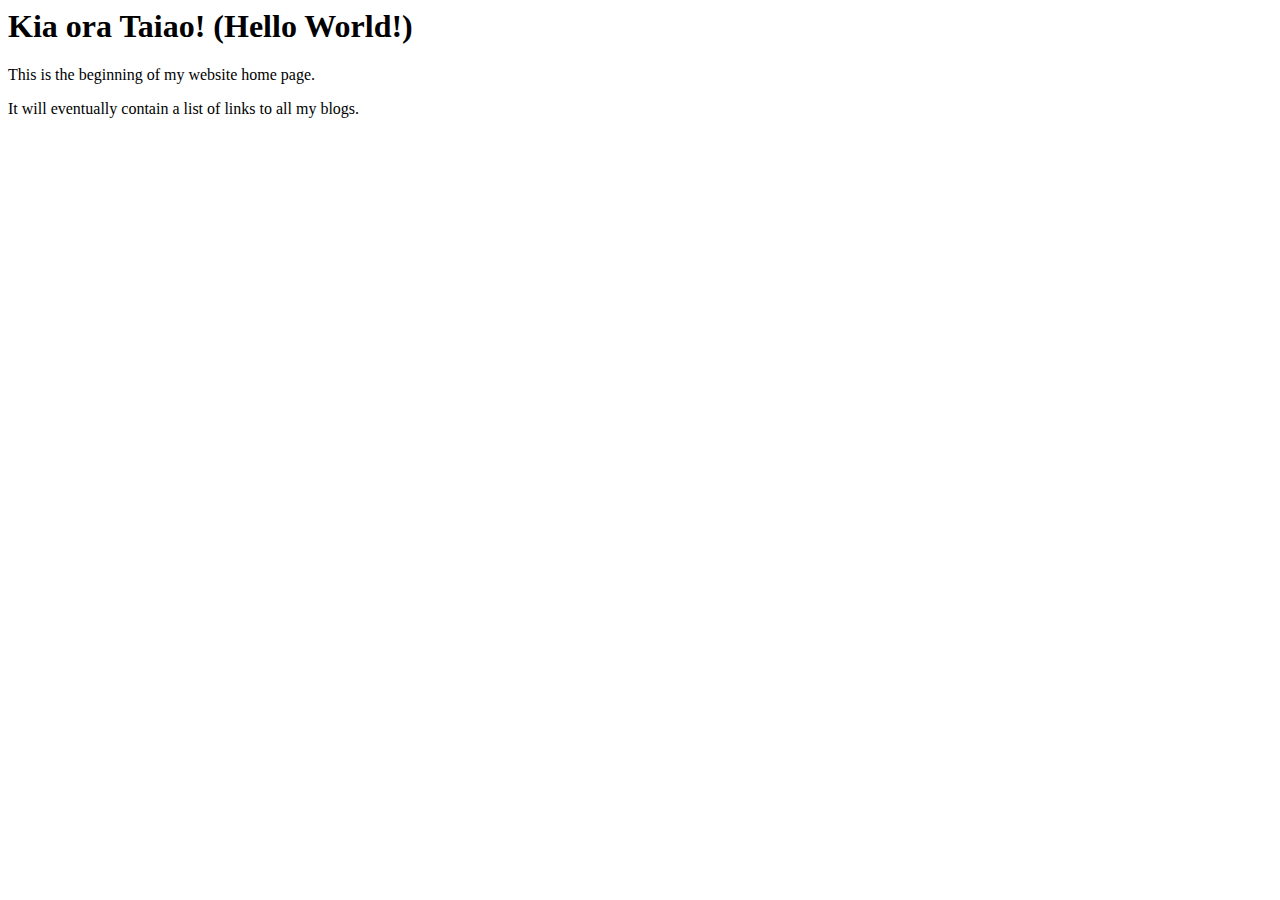
==== index.html @ 8bff8770 "Initial commit" ====
<html>
  <head>
    <title>My blog</title>
  <body>
    <h1>Kia ora Taiao! (Hello World!)</h1> 
    <p> This is the beginning of my website home page.</p>
    <p> It will eventually contain a list of links to all my blogs. </p>
  </body>
</html>
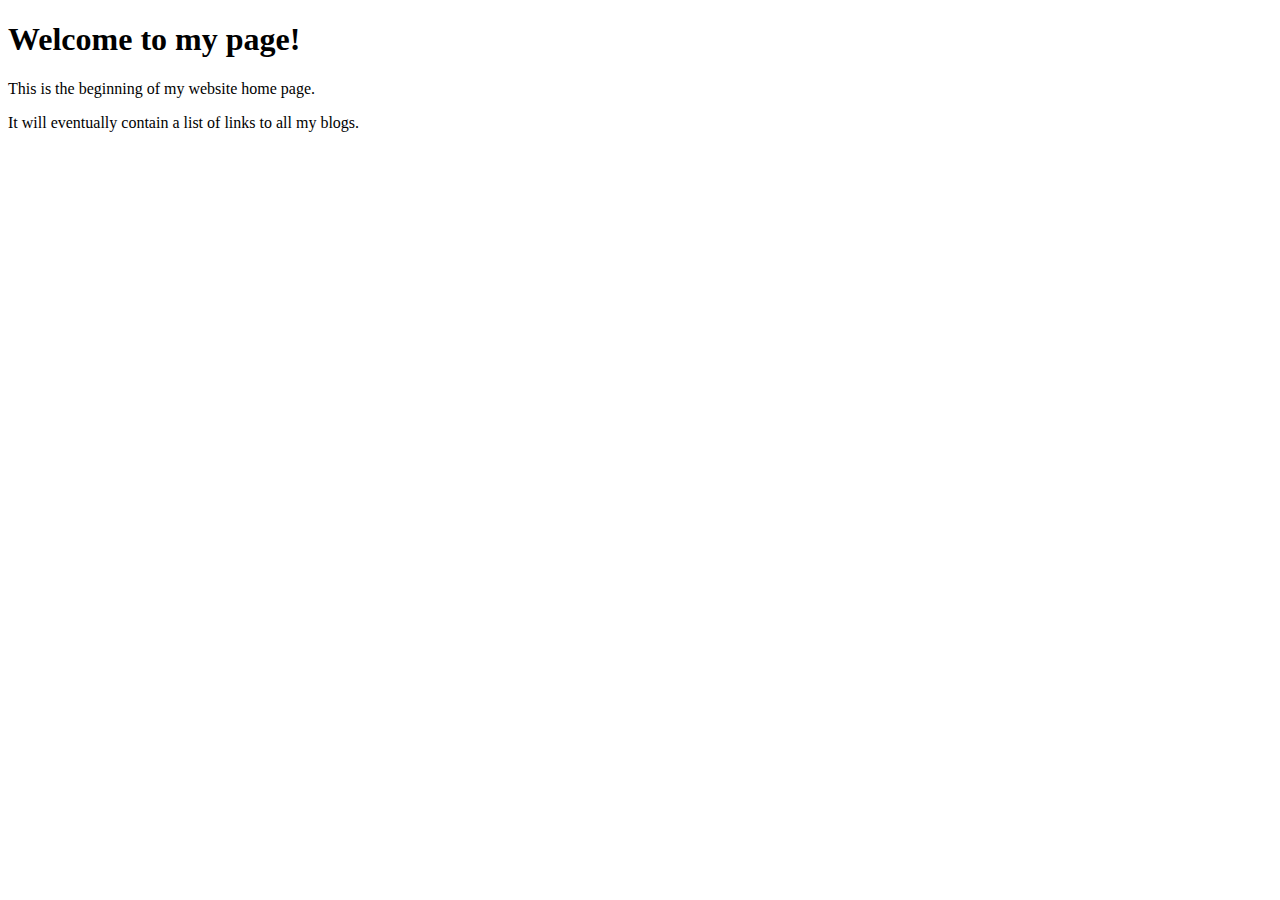
==== commit b54ace11: "add link main.css" ====
--- a/index.html
+++ b/index.html
@@ -1,9 +1,17 @@
+<!DOCTYPE html>
 <html>
   <head>
-    <title>My blog</title>
-  <body>
-    <h1>Kia ora Taiao! (Hello World!)</h1> 
+    <meta name="viewport" content="width=device-width, initial-scale=1">
+    <title>Georgia's Blog</title>
+    <link href="../styles/main.css" rel="stylesheet" type="text/css">
+ 
+    <body>
+   
+    <h1>Welcome to my page!</h1> 
     <p> This is the beginning of my website home page.</p>
     <p> It will eventually contain a list of links to all my blogs. </p>
+    
+    <!-- <br>img src> -->
+    
   </body>
 </html>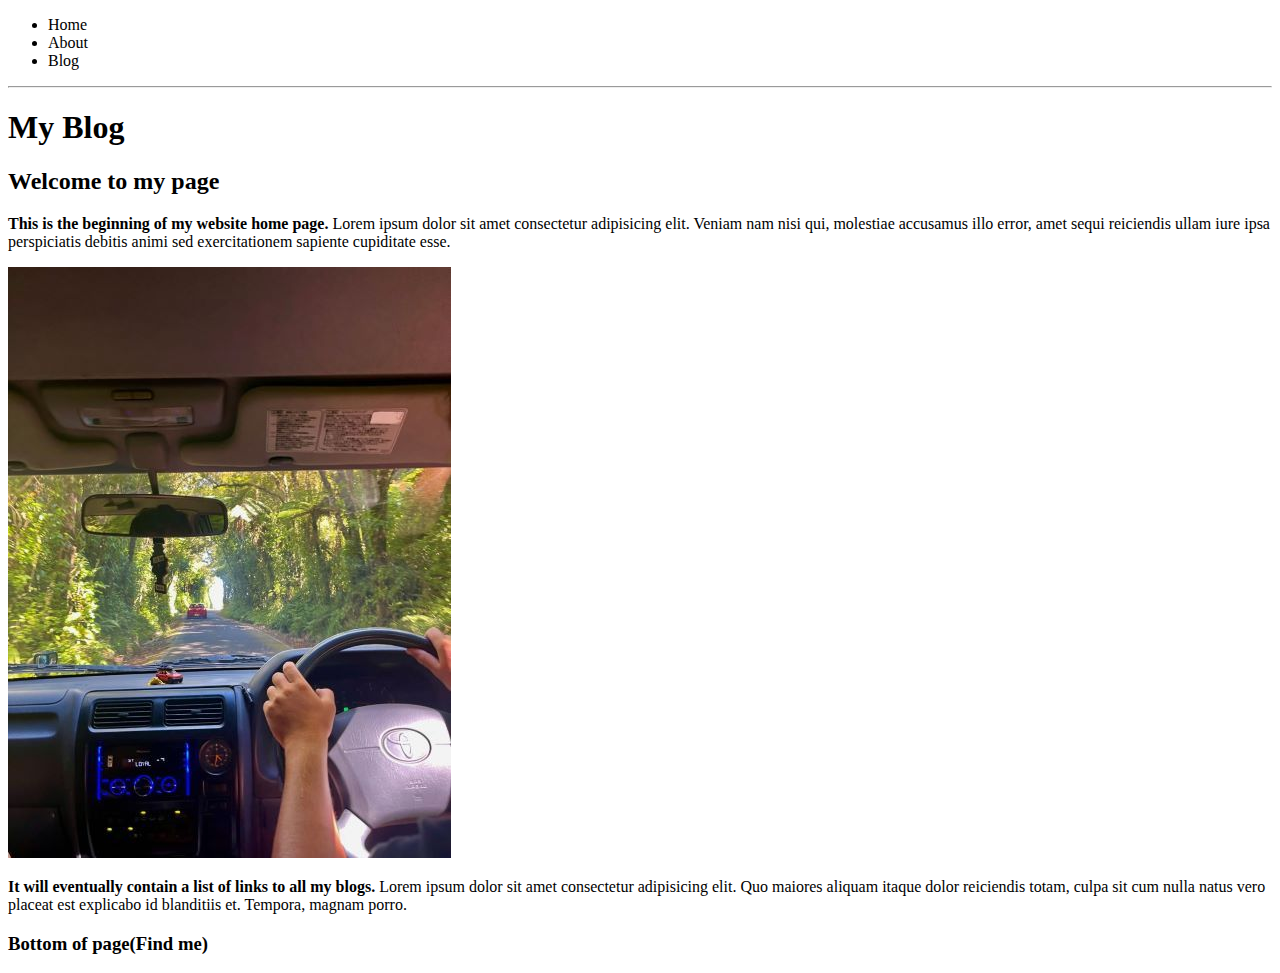
==== commit f43885f7: "add basic html homepage" ====
--- a/index.html
+++ b/index.html
@@ -4,14 +4,35 @@
     <meta name="viewport" content="width=device-width, initial-scale=1">
     <title>Georgia's Blog</title>
     <link href="../styles/main.css" rel="stylesheet" type="text/css">
- 
+  </head>
     <body>
-   
-    <h1>Welcome to my page!</h1> 
-    <p> This is the beginning of my website home page.</p>
-    <p> It will eventually contain a list of links to all my blogs. </p>
-    
-    <!-- <br>img src> -->
-    
+      <header>
+        <nav>
+          <ul>
+            <li>Home</li>
+            <li>About</li>
+            <li>Blog</li>
+          </ul>
+        </nav>
+        <hr>
+        <h1>My Blog</h1>
+      </header>
+   <section>
+    <h2>Welcome to my page</h2>
+    <p> <strong>This is the beginning of my website home page.</strong>
+      Lorem ipsum dolor sit amet consectetur adipisicing elit. Veniam nam nisi qui, molestiae accusamus illo error, amet sequi reiciendis ullam iure ipsa perspiciatis debitis animi sed exercitationem sapiente cupiditate esse.
+    </p>
+    <img src="images/IMG-5817.jpg">
+    <p><strong>It will eventually contain a list of links to all my blogs.</strong>
+      Lorem ipsum dolor sit amet consectetur adipisicing elit. Quo maiores aliquam itaque dolor reiciendis totam, culpa sit cum nulla natus vero placeat est explicabo id blanditiis et. Tempora, magnam porro.
+     </p>
+  
+   </section> 
+    <footer>
+      <h3>Bottom of page(Find me)</h3>
+      <ul>
+        <!-- <li>add github logo</li> -->
+      </ul>
+    </footer>
   </body>
 </html>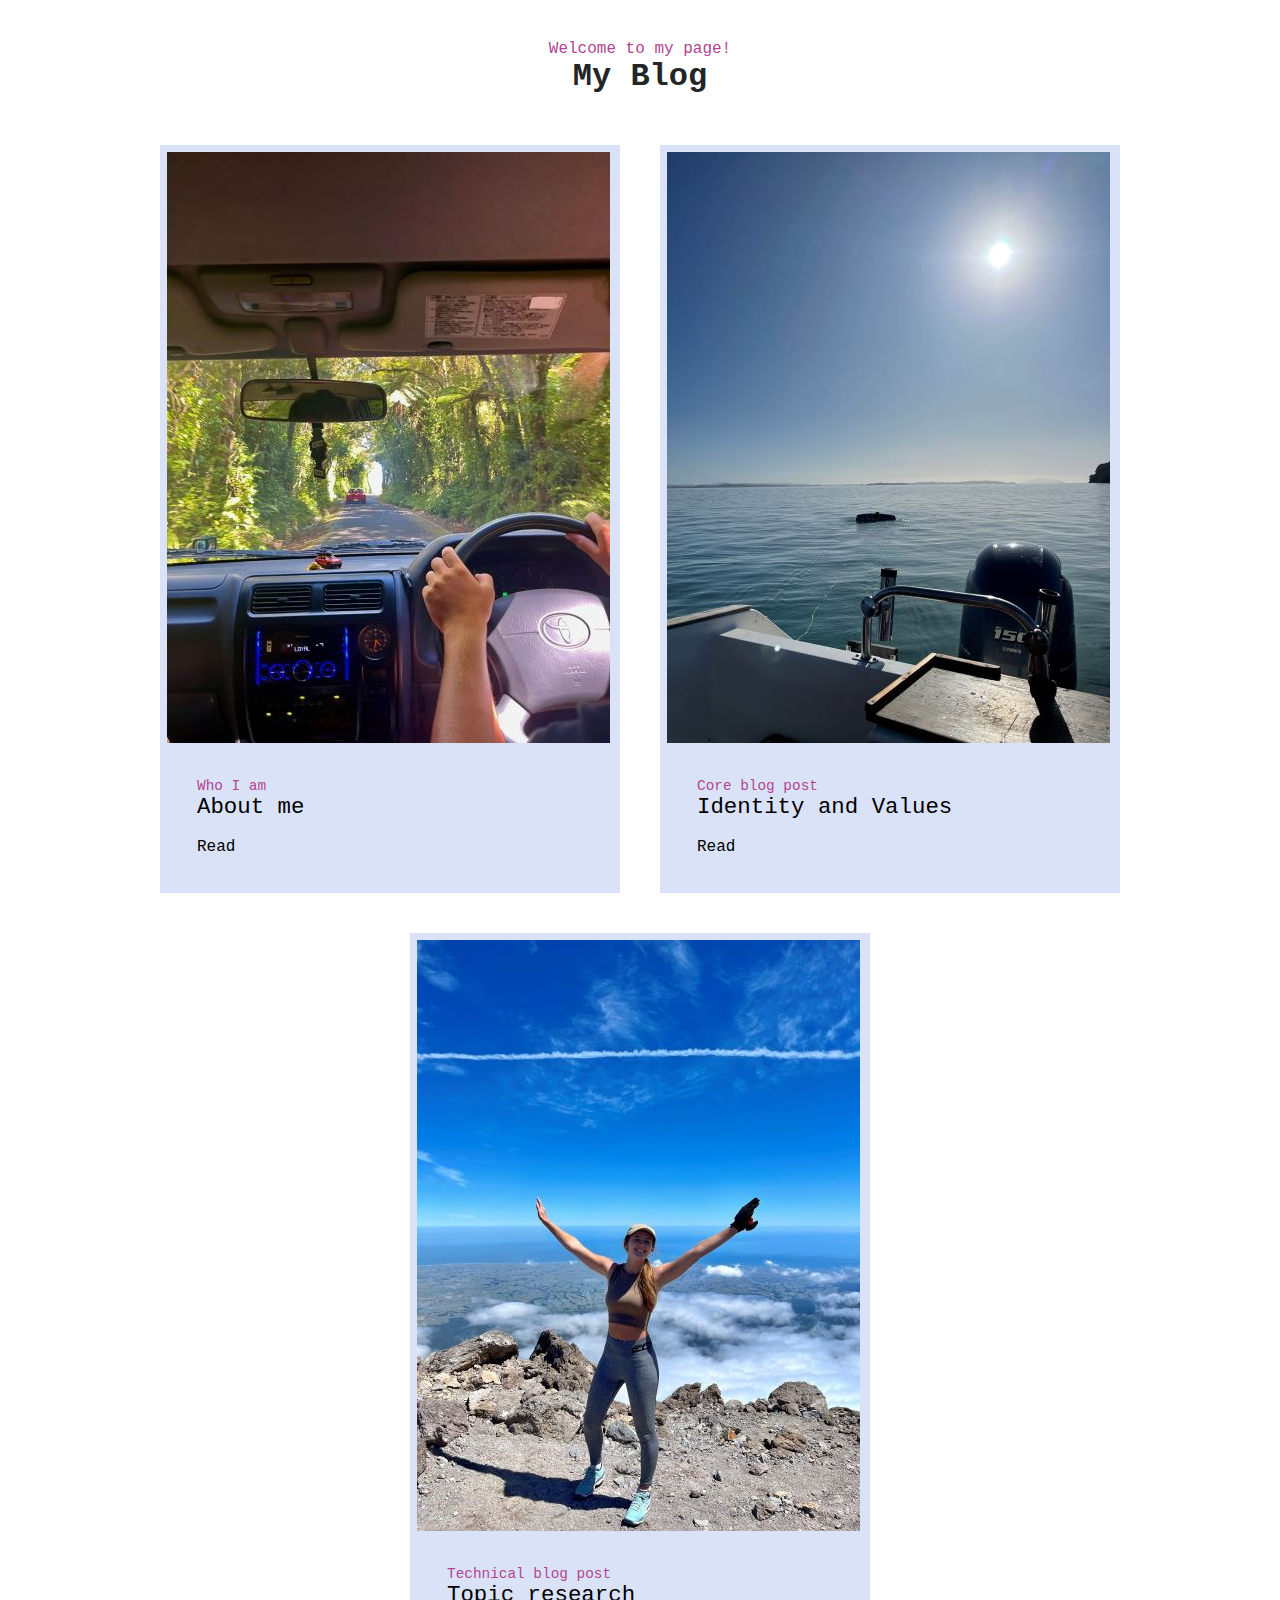
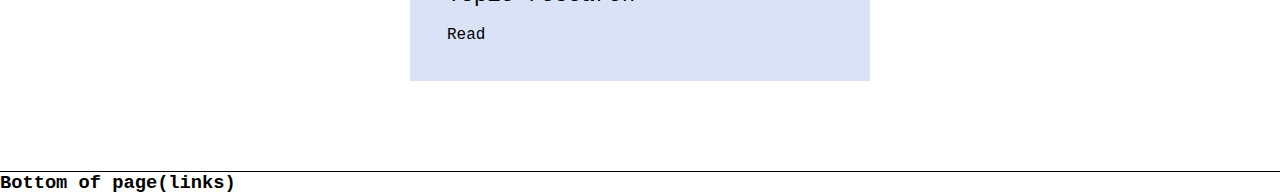
==== commit 373a2633: "add basic html add basic css" ====
--- a/index.html
+++ b/index.html
@@ -1,38 +1,108 @@
 <!DOCTYPE html>
 <html>
-  <head>
-    <meta name="viewport" content="width=device-width, initial-scale=1">
-    <title>Georgia's Blog</title>
-    <link href="../styles/main.css" rel="stylesheet" type="text/css">
-  </head>
-    <body>
-      <header>
-        <nav>
-          <ul>
-            <li>Home</li>
-            <li>About</li>
-            <li>Blog</li>
-          </ul>
-        </nav>
-        <hr>
-        <h1>My Blog</h1>
-      </header>
-   <section>
-    <h2>Welcome to my page</h2>
-    <p> <strong>This is the beginning of my website home page.</strong>
-      Lorem ipsum dolor sit amet consectetur adipisicing elit. Veniam nam nisi qui, molestiae accusamus illo error, amet sequi reiciendis ullam iure ipsa perspiciatis debitis animi sed exercitationem sapiente cupiditate esse.
-    </p>
-    <img src="images/IMG-5817.jpg">
-    <p><strong>It will eventually contain a list of links to all my blogs.</strong>
-      Lorem ipsum dolor sit amet consectetur adipisicing elit. Quo maiores aliquam itaque dolor reiciendis totam, culpa sit cum nulla natus vero placeat est explicabo id blanditiis et. Tempora, magnam porro.
-     </p>
-  
-   </section> 
-    <footer>
-      <h3>Bottom of page(Find me)</h3>
-      <ul>
-        <!-- <li>add github logo</li> -->
-      </ul>
-    </footer>
-  </body>
+
+<head>
+<meta charset="UTF-8">
+<meta name="viewport" content="width=device-width, initial-scale=1">
+<title>Georgia's Blog</title>
+<link href="../styles/main.css" rel="stylesheet" type="text/css">
+
+<!-- <style>
+
+@media(max-width:1250px){
+  .blog-box{
+    width: 300px;
+  }
+}
+@media(max-width:1100px){
+  .blog-box{
+    width: 70%;
+  }
+}
+@media(max-width:550px){
+  .blog-box{
+    margin: 20px 10px;
+    width: 100%;
+  }
+  #blog{
+    padding: 20px;
+  }
+}
+
+</style> -->
+
+</head>
+
+<body>
+  <section id="blog">
+  <div class="blog-heading">
+    <span>Welcome to my page!</span>
+    <h3>My Blog</h3>
+  </div>
+
+<div class="blog-container">
+  <!-- box1 -->
+  <div class="blog-box">
+    <!-- img -->
+<div class="blog-img">
+<img src="images/IMG-5817.jpg" alt="Blog">
+  </div>
+
+  <div class="blog-text">
+    <span>Who I am</span>
+    <a href="#" class="blog-title">About me</a>
+    <!-- <p>Lorem ipsum, dolor sit amet consectetur adipisicing elit. Impedit quisquam nisi blanditiis a quia aperiam earum similique perferendis sapiente adipisci. Id nobis laudantium magnam omnis vitae alias veritatis quos facilis.</p> -->
+<br>
+    <a href="#">Read</a>
+  </div>
+</div>
+<!-- end of box1 -->
+
+
+
+ <!-- box2 -->
+ <div class="blog-box">
+  <!-- img -->
+<div class="blog-img">
+<img src="images/IMG-9354.jpg" alt="Blog">
+</div>
+
+<div class="blog-text">
+  <span>Core blog post</span>
+  <a href="#" class="blog-title">Identity and Values</a>
+  <!-- <p>Lorem ipsum, dolor sit amet consectetur adipisicing elit. Impedit quisquam nisi blanditiis a quia aperiam earum similique perferendis sapiente adipisci. Id nobis laudantium magnam omnis vitae alias veritatis quos facilis.</p> -->
+<br>
+  <a href="#">Read</a>
+</div>
+</div>
+<!-- end of box2 -->
+
+
+
+ <!-- box3 -->
+ <div class="blog-box">
+  <!-- img -->
+<div class="blog-img">
+<img src="images/IMG-5277.jpg" alt="Blog">
+</div>
+
+<div class="blog-text">
+  <span>Technical blog post</span>
+  <a href="#" class="blog-title">Topic research</a>
+  <!-- <p>Lorem ipsum, dolor sit amet consectetur adipisicing elit. Impedit quisquam nisi blanditiis a quia aperiam earum similique perferendis sapiente adipisci. Id nobis laudantium magnam omnis vitae alias veritatis quos facilis.</p> -->
+<br>
+  <a href="#">Read</a>
+</div>
+</div>
+<!-- end of box3 -->
+</section>
+
+<footer>
+  <h3>Bottom of page(links)</h3>
+  <ul>
+    <!-- <li>add github logo</li> -->
+  </ul>
+</footer>
+
+</body>
 </html>--- a/styles/main.css
+++ b/styles/main.css
@@ -0,0 +1,89 @@
+*{
+  margin: 0px;
+  padding: opx;
+  font-family:'Courier New', Courier, monospace;
+  box-sizing: border-box;
+}
+
+a{
+  text-decoration: none;
+}
+Ul{
+  list-style: none;
+}
+body{
+  margin: 0px;
+  padding: 0px;
+  font-family:'Courier New', Courier, monospace
+}
+#blog{
+  display: flex;
+  justify-content: center;
+  align-items: center;
+  flex-direction: column;
+  padding: 40px;
+  border-bottom: 1px solid #000000;
+}
+
+.blog-heading{
+  display: flex;
+  justify-content: center;
+  align-items: center;
+  flex-direction: column;
+}
+.blog-heading span{
+  color: #B24592
+}
+.blog-heading h3{
+  font-size:xx-large;
+  color: #232526;
+font-weight: 700;
+}
+.blog-container{
+  display: flex;
+  justify-content: center;
+  align-items: center;
+  margin: 30px 0px;
+  flex-wrap: wrap;
+}
+.blog-box{
+  width: 460px;
+  background-color: #DAE2F8;
+border: 7px solid #DAE2F8;
+margin: 20px;
+}
+.blog-img{
+  width: 100%;
+  height: auto;
+}
+.blog-img{
+  width: 100%;
+  height: 100%;
+  object-fit: cover;
+  object-position: center;
+}
+.blog-text{
+  padding: 30px;
+  display: flex;
+  flex-direction: column;
+}
+.blog-text span{
+  color: #B24592;
+  font-size: 0.9rem;
+}
+.blog-text .blog-title{
+font-size: 1.4rem;
+font-weight: 500;
+color: #000000;
+}
+.blog-text .blog-title:hover{
+  color: #4b6cb7;
+}
+.blog-text a{
+  color: #000000;
+}
+.blog-text a:hover{
+  color: #4b6cb7;
+}
+
+
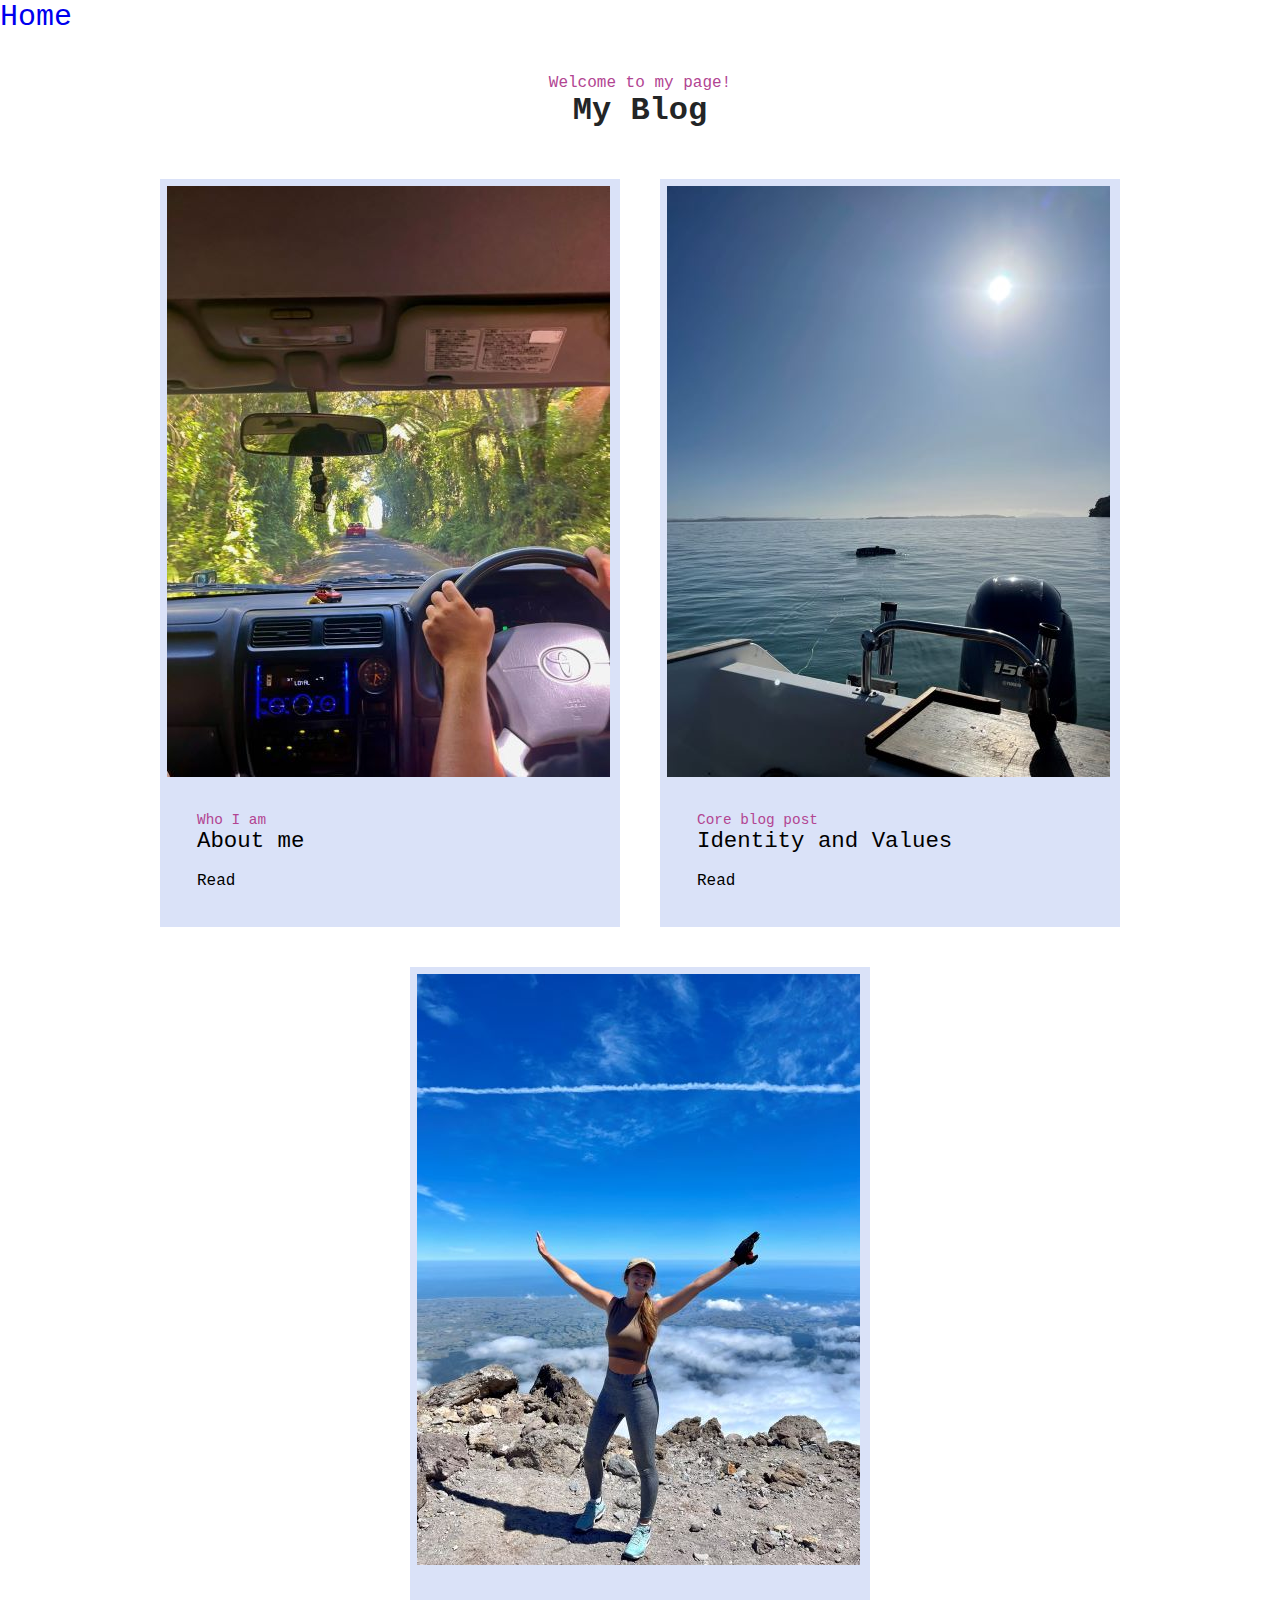
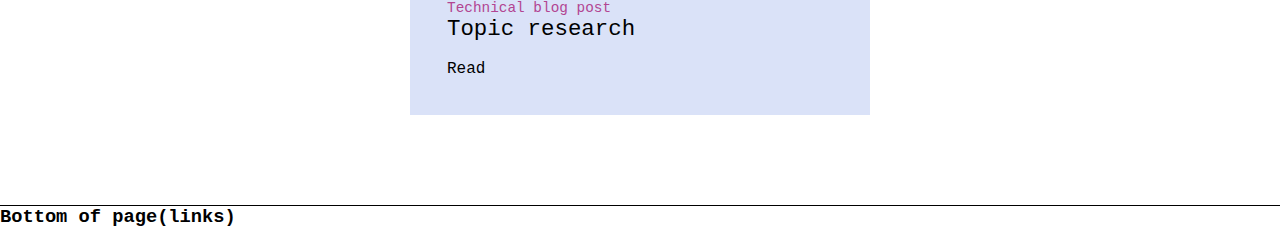
==== commit 2c4c1d60: "add links to home add basic html" ====
--- a/index.html
+++ b/index.html
@@ -7,22 +7,22 @@
 <title>Georgia's Blog</title>
 <link href="../styles/main.css" rel="stylesheet" type="text/css">
 
-<!-- <style>
+<!--<style>
 
-@media(max-width:1250px){
+
+@media(min-width:320px){
   .blog-box{
-    width: 300px;
+    color: #ECE9E6;
   }
 }
-@media(max-width:1100px){
+@media(min-width:768px){
   .blog-box{
-    width: 70%;
+    
   }
 }
-@media(max-width:550px){
+@media(min-width:1200px){
   .blog-box{
-    margin: 20px 10px;
-    width: 100%;
+    
   }
   #blog{
     padding: 20px;
@@ -32,6 +32,9 @@
 </style> -->
 
 </head>
+<header>
+  <a href="index.html">Home</a> &nbsp;
+</header>
 
 <body>
   <section id="blog">
@@ -69,7 +72,7 @@
 
 <div class="blog-text">
   <span>Core blog post</span>
-  <a href="#" class="blog-title">Identity and Values</a>
+  <a href="identity-values.html" class="blog-title">Identity and Values</a>
   <!-- <p>Lorem ipsum, dolor sit amet consectetur adipisicing elit. Impedit quisquam nisi blanditiis a quia aperiam earum similique perferendis sapiente adipisci. Id nobis laudantium magnam omnis vitae alias veritatis quos facilis.</p> -->
 <br>
   <a href="#">Read</a>
@@ -88,7 +91,8 @@
 
 <div class="blog-text">
   <span>Technical blog post</span>
-  <a href="#" class="blog-title">Topic research</a>
+  <a href="html-css.html" class="blog-title">Topic research</a>
+
   <!-- <p>Lorem ipsum, dolor sit amet consectetur adipisicing elit. Impedit quisquam nisi blanditiis a quia aperiam earum similique perferendis sapiente adipisci. Id nobis laudantium magnam omnis vitae alias veritatis quos facilis.</p> -->
 <br>
   <a href="#">Read</a>
--- a/styles/main.css
+++ b/styles/main.css
@@ -1,3 +1,9 @@
+
+header {
+  font-size: 30px;
+  font-family: 'Courier New', Courier, monospace;
+}
+
 *{
   margin: 0px;
   padding: opx;
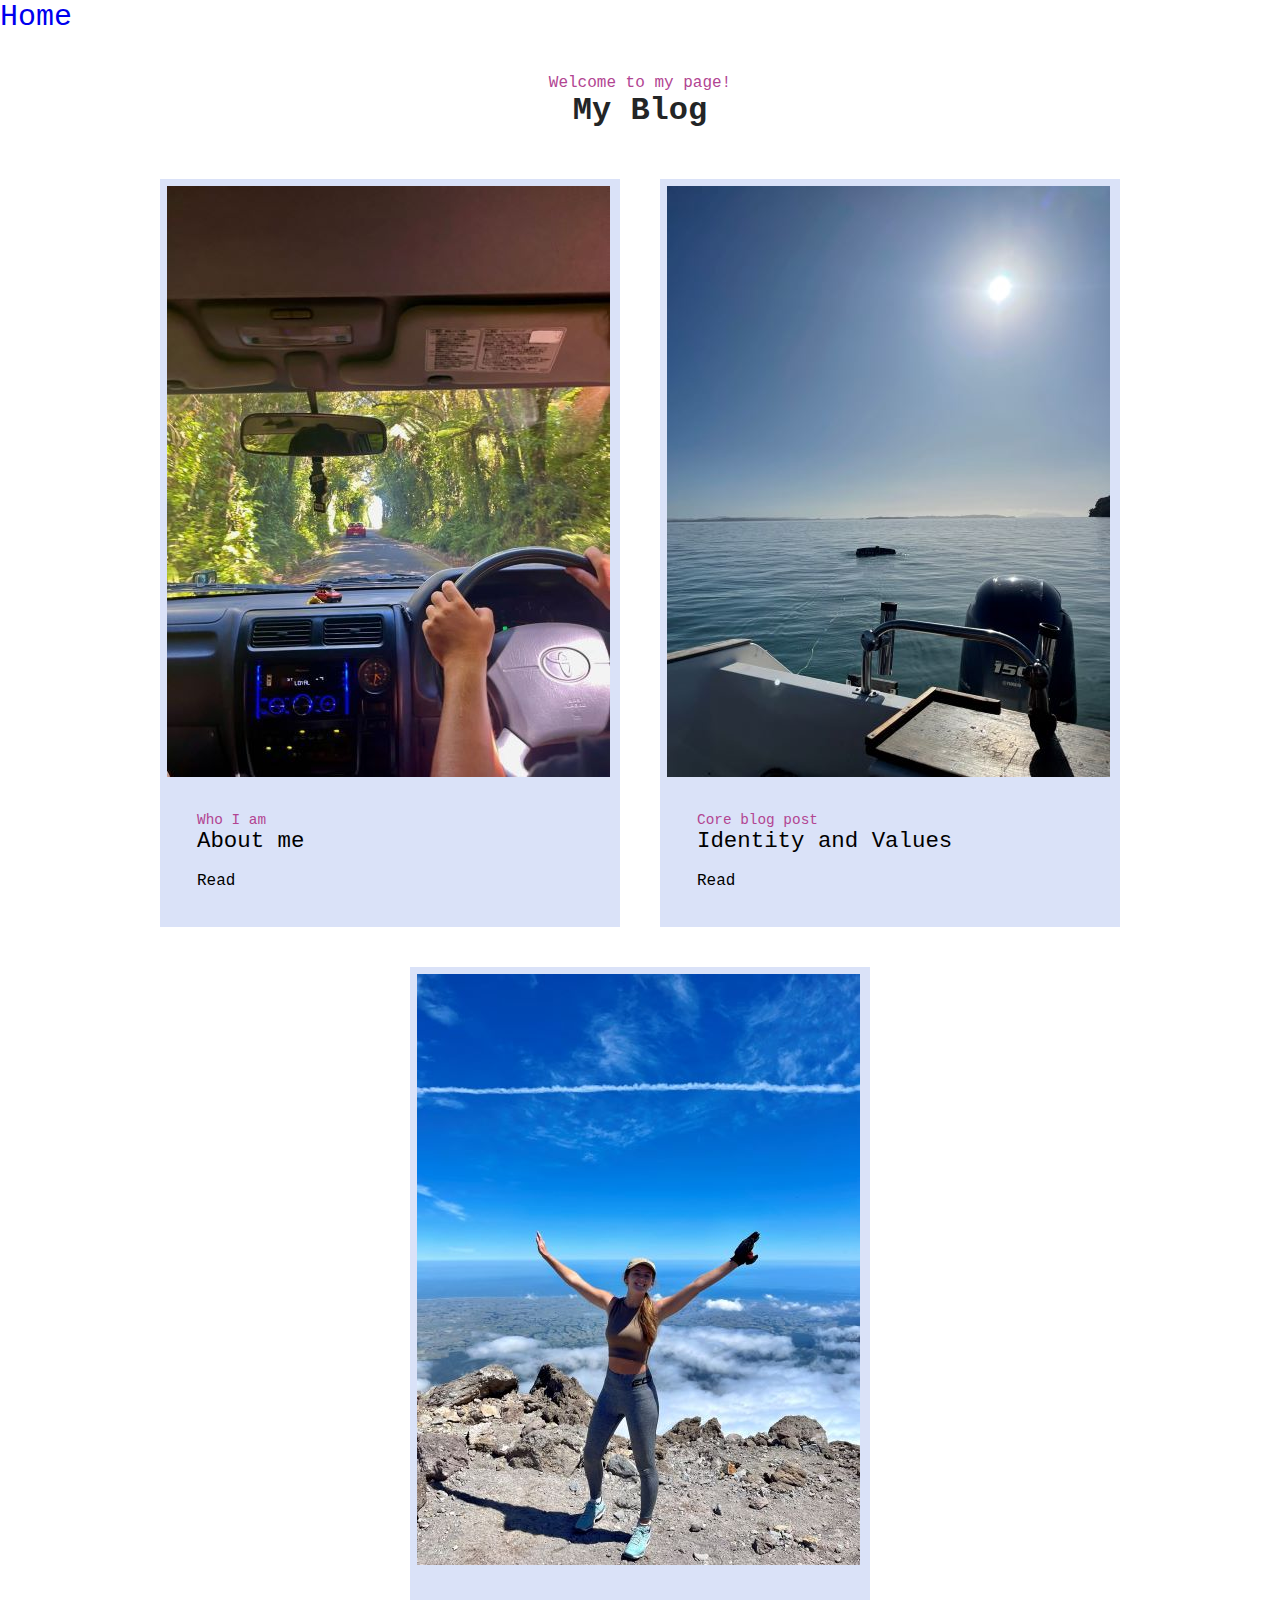
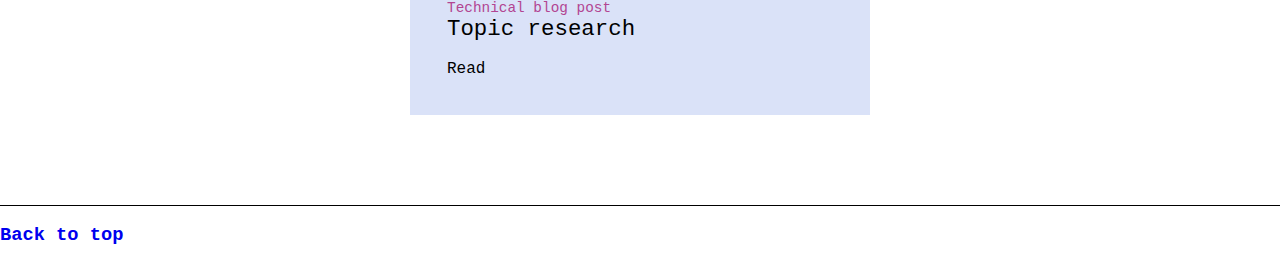
==== commit e50cb7e8: "add learning plan html add links" ====
--- a/index.html
+++ b/index.html
@@ -102,8 +102,11 @@
 </section>
 
 <footer>
-  <h3>Bottom of page(links)</h3>
+  <br>
+  <h3><a href="index.html">Back to top</a> &nbsp;</h3>
+  <br>
   <ul>
+
     <!-- <li>add github logo</li> -->
   </ul>
 </footer>
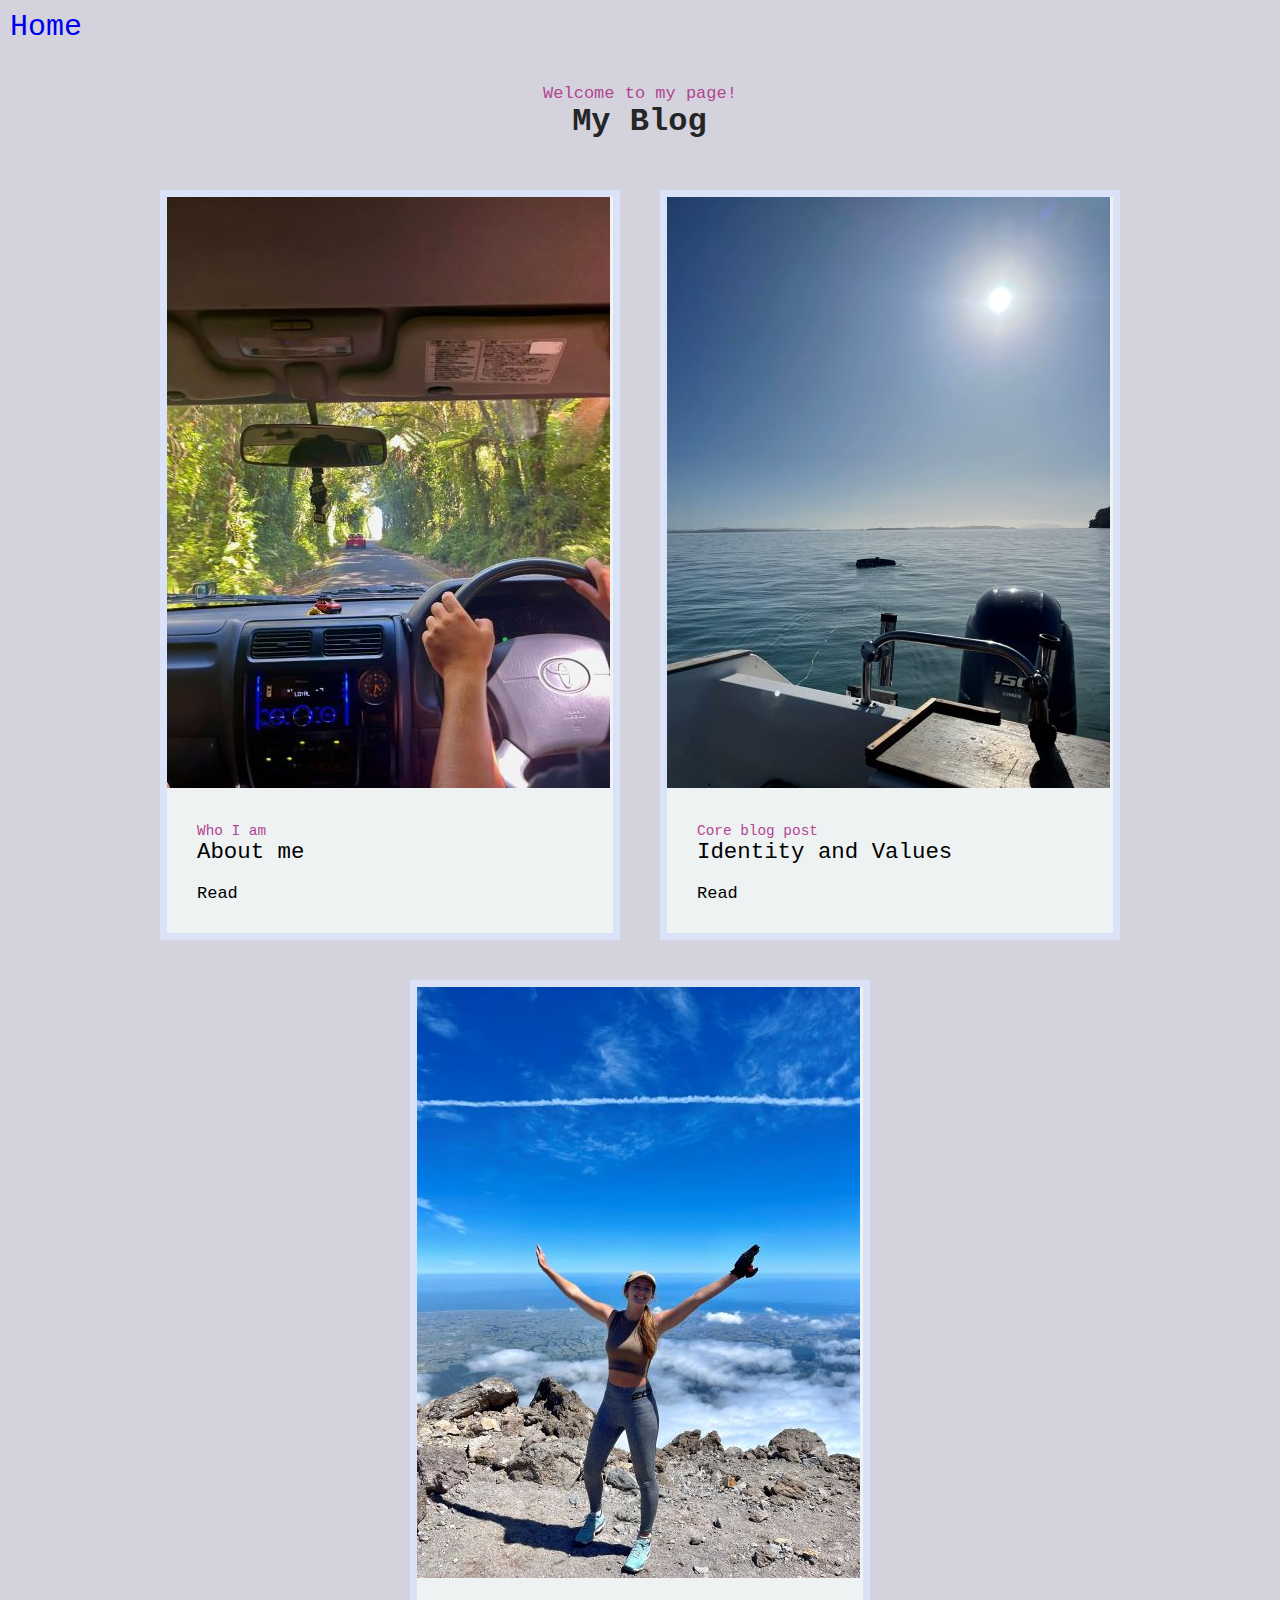
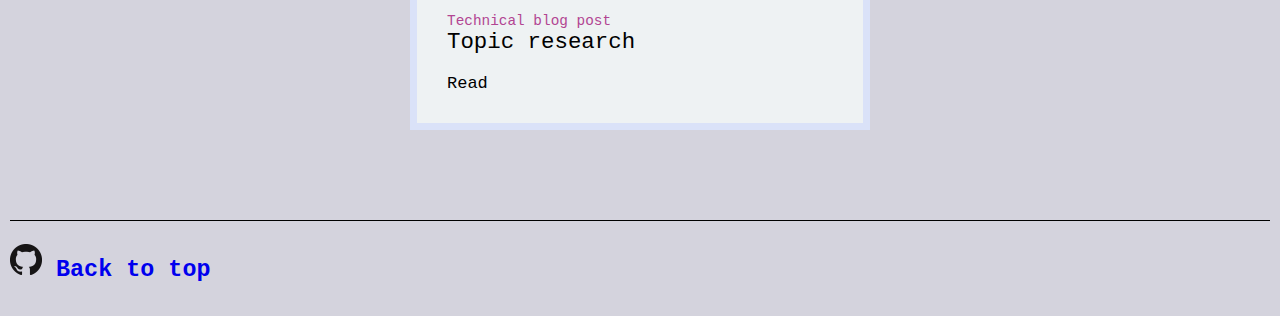
==== commit 7340e820: "add css to blog add github link" ====
--- a/index.html
+++ b/index.html
@@ -103,7 +103,8 @@
 
 <footer>
   <br>
-  <h3><a href="index.html">Back to top</a> &nbsp;</h3>
+  <h3><a href=https://github.com/georgia-smit><img src="images/GitHub-Mark-32px.png" alt="github"></a>
+    <a href="index.html">Back to top</a> &nbsp;</h3>
   <br>
   <ul>
 
--- a/styles/main.css
+++ b/styles/main.css
@@ -12,7 +12,7 @@
 }
 
 a{
-  text-decoration: none;
+  text-decoration: none; 
 }
 Ul{
   list-style: none;
@@ -54,7 +54,7 @@
 }
 .blog-box{
   width: 460px;
-  background-color: #DAE2F8;
+  background-color: #eef2f3;
 border: 7px solid #DAE2F8;
 margin: 20px;
 }
@@ -93,3 +93,68 @@
 }
 
 
+/* style main over all pages */
+
+body {
+  background-color: #D4D3DD;
+  font-size: 17px;
+  padding: 10px;
+  display: flex;
+  justify-content: center;
+  
+  flex-direction: column;
+  
+}
+
+p {
+width: 70%;
+}
+
+h3 {
+  width: 70%;
+}
+
+h2 {
+  width: 70%;
+}
+
+footer {
+  font-size: 20px;
+}
+
+/* style main over all pages */
+
+@media(max-width:320px){ 
+  .blog-box{
+    margin: 20px 10px;
+    width:100%;
+  }
+  #blog{
+    padding: 20px;
+  }
+}
+
+@media(max-width:768px){
+  .blog-box{
+    width: 70%;
+  }
+}
+
+
+@media(max-width:1200px){
+  .blog-box{
+    width: 300px;
+  }
+}
+
+
+
+
+
+
+
+
+
+
+
+
